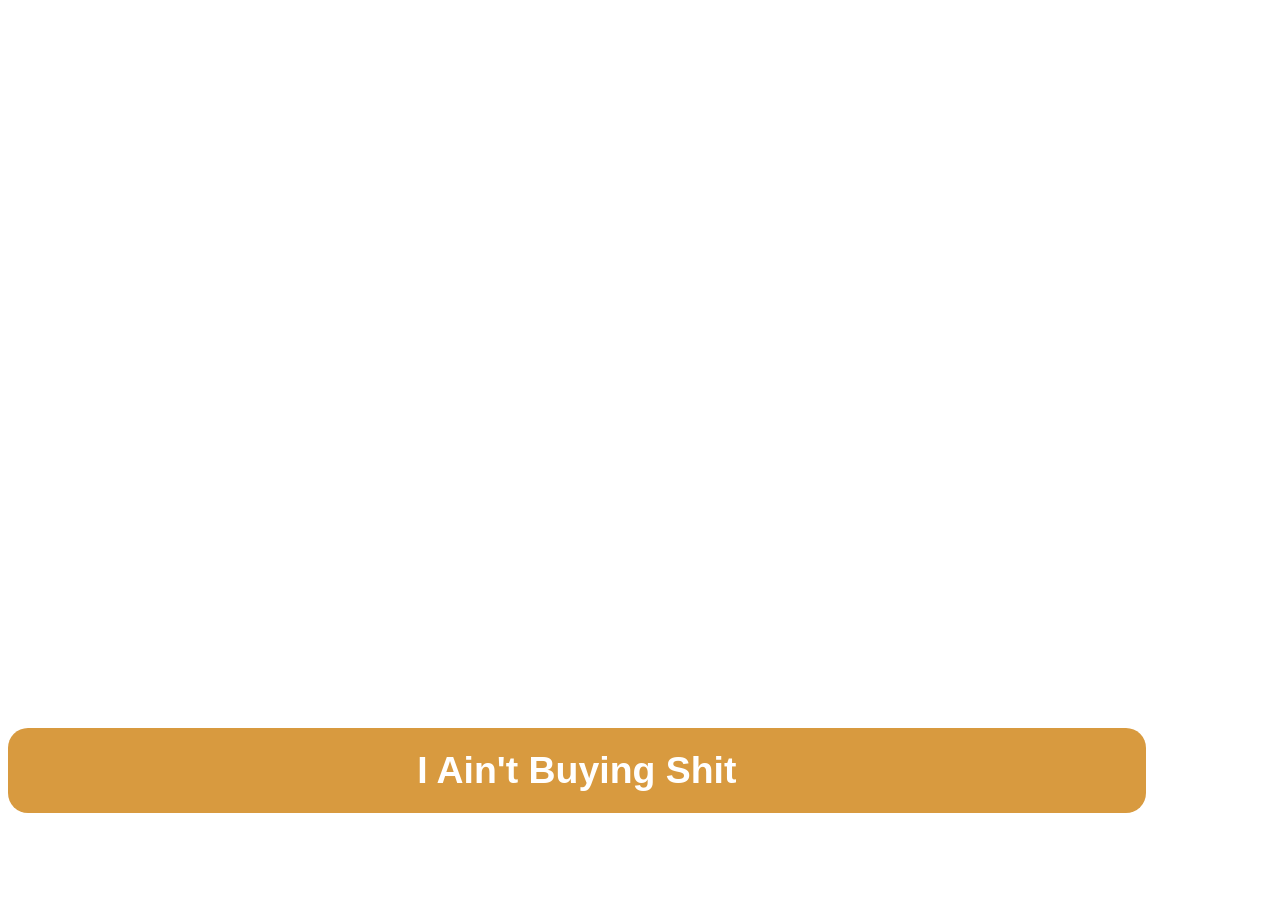
==== BuyNow/index.html @ 9b7b540c "Change buy button width to 90% Adjust the width of the buy button from 100% to 90%." ====
<!DOCTYPE html>
<html>
<head>
    <meta charset="UTF-8">
    <meta name="viewport" content="width=device-width, initial-scale=1, maximum-scale=1, user-scalable=no">
	<!-- <meta name="viewport" content="width=device-width, initial-scale=1.0"> -->
	<link rel="icon" type="image/x-icon" href="../img/bigTokenFavicon.ico">
    <link rel="apple-touch-icon" href="../img/bigTokenFavicon.png">
	<meta name="mobile-web-app-capable" content="yes">
    <meta name="apple-mobile-web-app-capable" content="yes">
    <meta name="apple-mobile-web-app-status-bar-style" content="black-translucent">
	<title>Not Buying Shit</title>
<style>
html{
    margin: 0;
    width: 100%;
    height: 100%;
}

body{
    background-image: url("../img/bg_image.png");
    background-size: cover;
    background-position: center;
    background-repeat: no-repeat;
    background-attachment: fixed;
	padding-top:80vh;
  }
  
  div{
     text-align: center;
  }
  
  h3{
	padding: 0px;
	margin: 0px;
  }
  
  .buy-btn{
    width:90%;
    height:clamp(60px, 10vw, 85px);
    border:none;
    border-radius:20px;
    background:#D89A3F;
    color:white;
    cursor:pointer;
    font-size:clamp(2rem, 1vw, 2rem);
    font-weight:600;
    transition:.2s ease;
   }
</style>
</head>
<body>
<button class="buy-btn" onclick="window.location.href='../Pass/index.html'">
	<div>
		<h3>I Ain't Buying Shit</h3>
	</div>
</button>
</body>
</html>
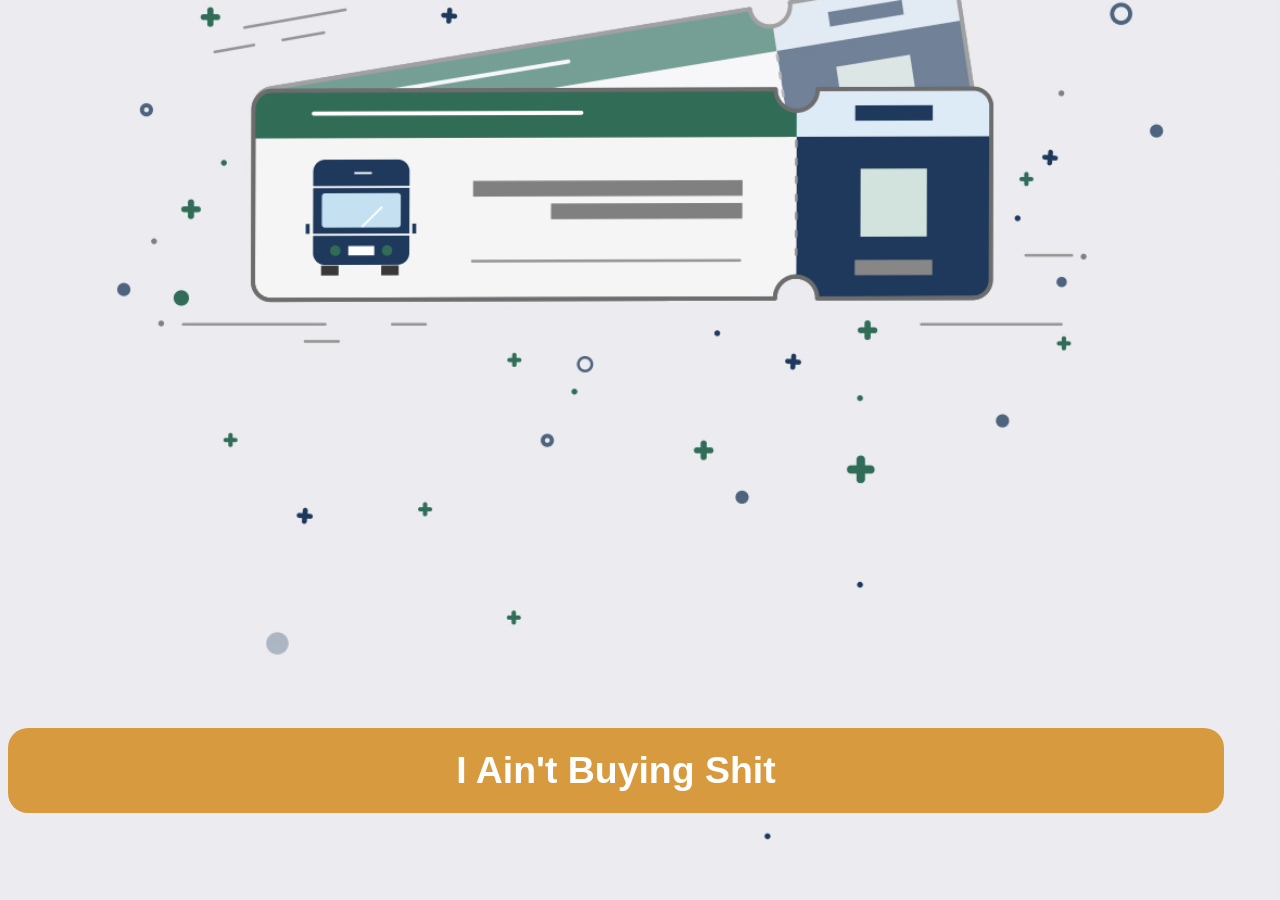
==== commit 6863f073: "Fix background image URL and update button width" ====
--- a/BuyNow/index.html
+++ b/BuyNow/index.html
@@ -18,7 +18,7 @@
 }
 
 body{
-    background-image: url("../img/bg_image.png");
+    background-image: url("../img/bg_Image.png");
     background-size: cover;
     background-position: center;
     background-repeat: no-repeat;
@@ -36,7 +36,7 @@
   }
   
   .buy-btn{
-    width:90%;
+    width:95vw;
     height:clamp(60px, 10vw, 85px);
     border:none;
     border-radius:20px;
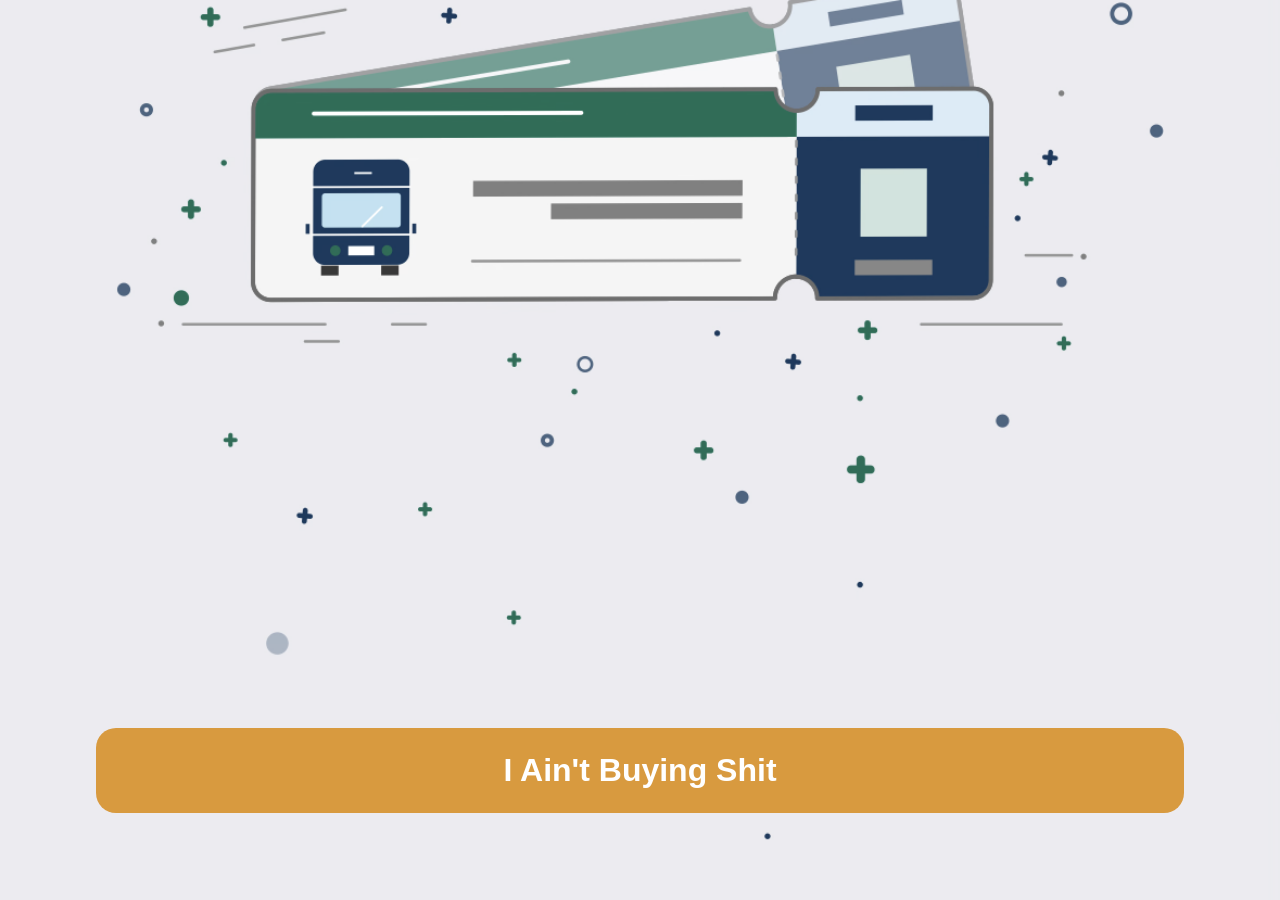
==== commit e4425923: "Change heading from h3 to h4 and adjust styles" ====
--- a/BuyNow/index.html
+++ b/BuyNow/index.html
@@ -24,19 +24,20 @@
     background-repeat: no-repeat;
     background-attachment: fixed;
 	padding-top:80vh;
-  }
+	text-align: center;
+}
   
-  div{
+div{
      text-align: center;
-  }
+}
   
-  h3{
+h4{
 	padding: 0px;
 	margin: 0px;
-  }
+}
   
-  .buy-btn{
-    width:95vw;
+.buy-btn{
+    width:85vw;
     height:clamp(60px, 10vw, 85px);
     border:none;
     border-radius:20px;
@@ -46,13 +47,13 @@
     font-size:clamp(2rem, 1vw, 2rem);
     font-weight:600;
     transition:.2s ease;
-   }
+}
 </style>
 </head>
 <body>
 <button class="buy-btn" onclick="window.location.href='../Pass/index.html'">
 	<div>
-		<h3>I Ain't Buying Shit</h3>
+		<h4>I Ain't Buying Shit</h4>
 	</div>
 </button>
 </body>
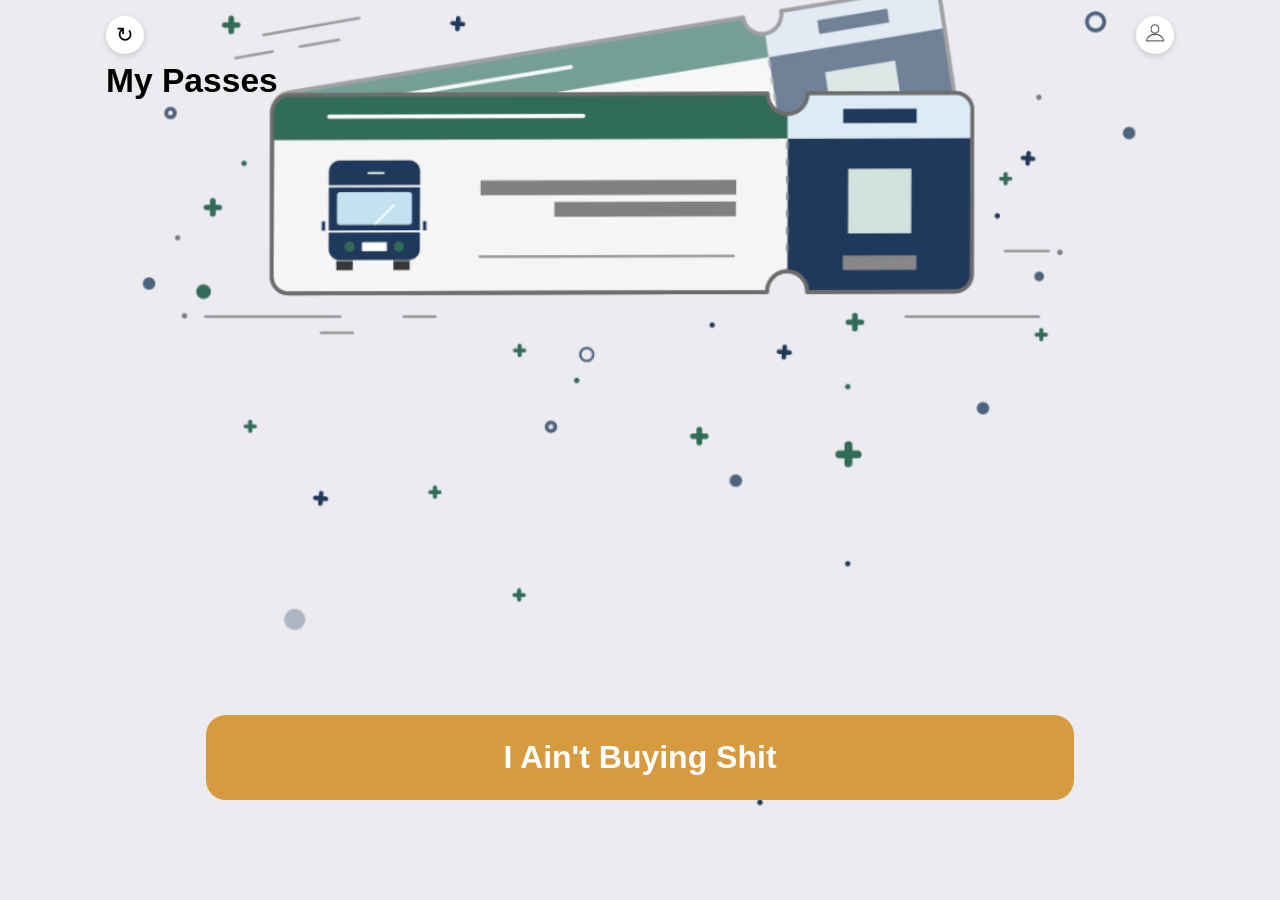
==== commit 41f54e99: "Add files via upload" ====
--- a/BuyNow/index.html
+++ b/BuyNow/index.html
@@ -1,5 +1,5 @@
 <!DOCTYPE html>
-<html>
+<html lang="en">
 <head>
     <meta charset="UTF-8">
     <meta name="viewport" content="width=device-width, initial-scale=1, maximum-scale=1, user-scalable=no">
@@ -9,52 +9,28 @@
 	<meta name="mobile-web-app-capable" content="yes">
     <meta name="apple-mobile-web-app-capable" content="yes">
     <meta name="apple-mobile-web-app-status-bar-style" content="black-translucent">
-	<title>Not Buying Shit</title>
-<style>
-html{
-    margin: 0;
-    width: 100%;
-    height: 100%;
-}
+	<title>My Passes</title>
+    <link rel="stylesheet" href="styles.css">
 
-body{
-    background-image: url("../img/bg_Image.png");
-    background-size: cover;
-    background-position: center;
-    background-repeat: no-repeat;
-    background-attachment: fixed;
-	padding-top:80vh;
-	text-align: center;
-}
-  
-div{
-     text-align: center;
-}
-  
-h4{
-	padding: 0px;
-	margin: 0px;
-}
-  
-.buy-btn{
-    width:85vw;
-    height:clamp(60px, 10vw, 85px);
-    border:none;
-    border-radius:20px;
-    background:#D89A3F;
-    color:white;
-    cursor:pointer;
-    font-size:clamp(2rem, 1vw, 2rem);
-    font-weight:600;
-    transition:.2s ease;
-}
-</style>
 </head>
 <body>
-<button class="buy-btn" onclick="window.location.href='../Pass/index.html'">
-	<div>
-		<h4>I Ain't Buying Shit</h4>
-	</div>
-</button>
+<div class="container">
+    <div class="top-bar">
+        <button class="icon-circle" onclick="window.location.href='../Pass/index.html';">
+            ↻
+        </button>
+        <button class="icon-circle">
+            <img src="../img/profile.png" width="10px"/>
+        </button>
+    </div>
+    <h1>My Passes</h1>
+</div>
+<div class="buy-container" style="padding-bottom: 100px;">
+    <button
+        class="buy-btn"
+        onclick="window.location.href='../Pass/index.html'">
+         I Ain't Buying Shit
+    </button>
+</div>
 </body>
-</html>
+</html>
--- a/BuyNow/styles.css
+++ b/BuyNow/styles.css
@@ -0,0 +1,242 @@
+/* ---------- Reset ---------- */
+
+*,
+*::before,
+*::after{
+    box-sizing:border-box;
+    margin:0;
+    padding:0;
+}
+
+body{
+	background-image: url("../img/bg_Image.png");
+    background-size: cover;
+    background-position: center;
+    background-repeat: no-repeat;
+    background-attachment: fixed;
+    min-height:100vh;
+    font-family:-apple-system,BlinkMacSystemFont,
+    "Segoe UI",Roboto,Helvetica,Arial,sans-serif;
+    overflow:hidden;
+    display:flex;
+    flex-direction:column;
+}
+
+/* ---------- Layout ---------- */
+
+.container{
+    width:min(95vw, 1100px);
+    margin:auto;
+    padding:1rem 1rem;
+    flex:1;
+}
+
+.top-bar{
+    display:flex;
+    justify-content:space-between;
+    align-items:center;
+}
+
+/* ---------- Icons ---------- */
+
+.icon-circle{
+    width:clamp(38px, 1vw, 38px);
+    height:clamp(38px, 1vw, 38px);
+    border:none;
+    border-radius:50%;
+    background:white;
+    font-size:1.3rem;
+	color: black;
+    cursor:pointer;
+    box-shadow:0 2px 6px rgba(0,0,0,.15);
+}
+
+.icon-circle img{
+    width: 1em;
+    height: 1em;
+    object-fit: contain;
+}
+
+/* ---------- Heading ---------- */
+
+h1{
+    font-size:clamp(2.1rem, 1vw, 2.1rem);
+    font-weight:700;
+    color:#000;
+    margin-top:0.5rem;
+    margin-bottom:0.8rem;
+}
+
+/* ---------- Pass Card ---------- */
+
+.pass-card{
+    width:100%;
+	height:40%;
+    border:none;
+    background:white;
+    border-radius:20px;
+    overflow:hidden;
+    text-align:left;
+    cursor:pointer;
+    box-shadow:0 12px 20px rgba(0,0,0,.20);
+    transition:.2s ease;
+}
+
+.pass-card:hover{
+    transform:translateY(-2px);
+}
+
+.pass-card:active{
+    transform:scale(.99);
+}
+
+/* ---------- Top Strip ---------- */
+
+.id-required{
+    flex:1;
+    background:#D89A3F;
+    color:white;
+    text-align:center;
+    font-weight:600;
+    padding:.55rem;
+    font-size:clamp(0.8rem, 3vw, 1rem);
+}
+
+.time-header{
+
+    background:#325C91;
+    color:white;
+    text-align:center;
+    font-weight:600;
+    padding:.55rem;
+    font-size:clamp(0.8rem, 3vw, 1rem);
+}
+
+/* ---------- Main Body ---------- */
+
+.card-top,
+.card-body{
+    display:grid;
+    grid-template-columns: 1fr clamp(90px, 1vw, 190px);
+
+}
+
+.time-header,
+.days-left{
+    width:auto;
+}
+/* ---------- Left Side ---------- */
+
+.pass-info{
+    flex:1;
+    display:flex;
+    align-items:center;
+    padding:3rem;
+    gap:1rem;
+}
+
+/* ---------- Logo ---------- */
+
+.logo-container{
+    width:clamp(70px, 13vw, 140px);
+    height:clamp(50px, 10vw, 100px);
+    flex-shrink:0;
+    display:flex;
+    justify-content:center;
+    align-items:center;
+}
+
+.logo-image{
+    width:100%;
+    height:100%;
+    object-fit:contain;
+    display:block;
+}
+
+/* ---------- Text ---------- */
+
+.pass-details{
+    flex:1;
+}
+
+.title{
+    color:#1F2B45;
+    font-weight:650;
+	text-align: right;
+    font-size:clamp(0.7rem, 3vw, 2rem);
+}
+
+.duration{
+    color:#1F2B45;
+	font-weight:700;
+	text-align: right;
+    font-size:clamp(1.1rem, 1vw, 1.1rem);
+}
+
+/* ---------- Right Side ---------- */
+
+.days-left{
+    background:#132854;
+    color:white;
+    display:flex;
+    flex-direction:column;
+    justify-content:center;
+    align-items:center;
+}
+
+.number{
+    line-height:1;
+    font-weight:700;
+    font-size:clamp(2.5rem, 6vw, 2.5rem);
+}
+
+.label{
+    font-size:clamp(1.4rem, 2.5vw, 2.1rem);
+}
+
+/* ---------- Buy Button ---------- */
+
+.buy-container{
+    width:min(95vw, 900px);
+    margin:auto;
+    padding:0 1rem 3rem;
+}
+
+.buy-btn{
+    width:100%;
+    height:clamp(60px, 10vw, 85px);
+    border:none;
+    border-radius:20px;
+    background:#D89A3F;
+    color:white;
+    cursor:pointer;
+    font-size:clamp(2rem, 1vw, 2rem);
+    font-weight:600;
+    transition:.2s ease;
+}
+
+.buy-btn:hover{
+    transform:translateY(-2px);
+}
+
+.buy-btn:active{
+    transform:scale(.99);
+}
+
+/* ---------- Small Phones ---------- */
+
+@media (max-width:480px){
+
+    .card-body{
+        min-height:90px;
+    }
+
+    .pass-info{
+        padding:.75rem;
+        gap:.5rem;
+    }
+
+    .days-left{
+        width:90px;
+    }
+}
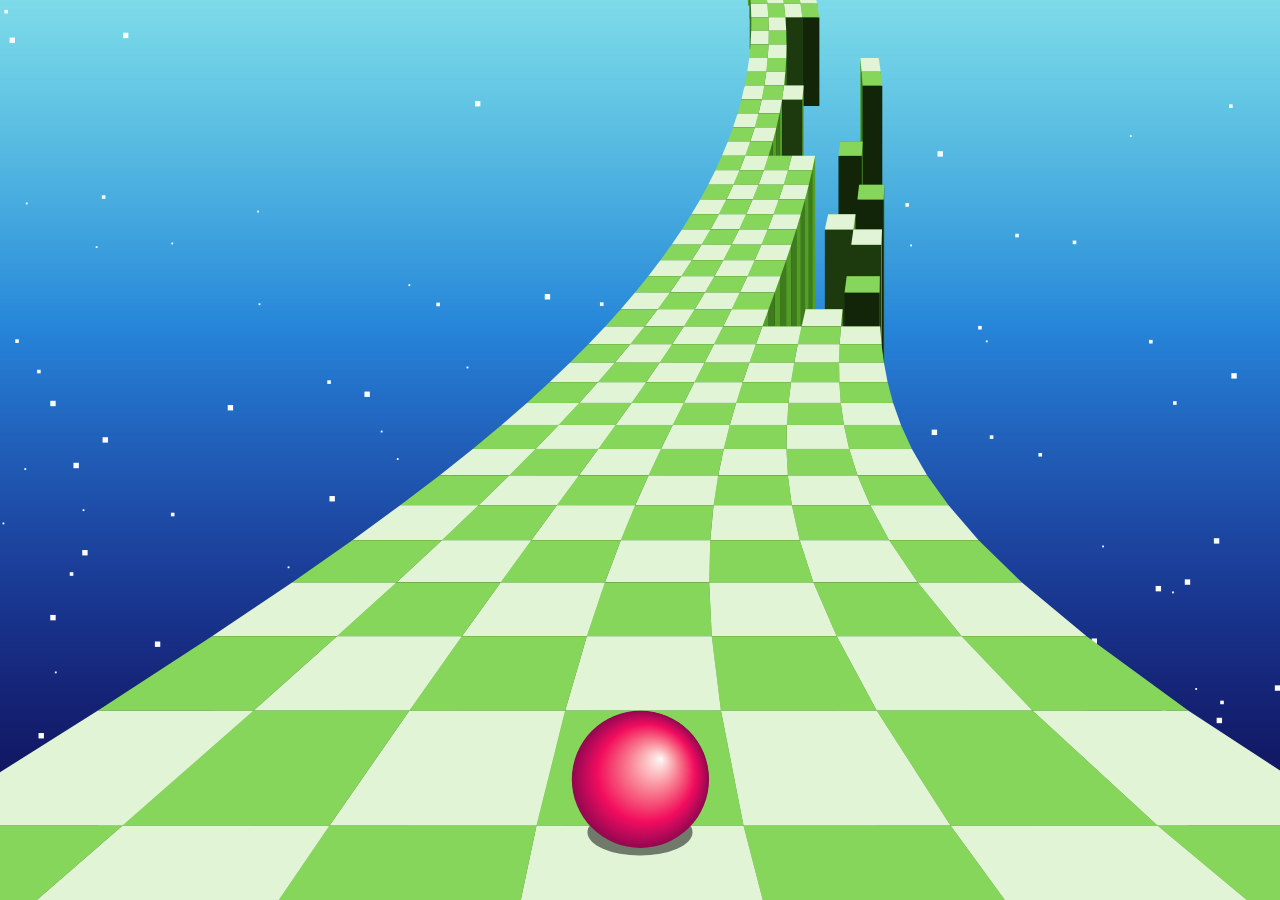
==== commit 9b68ab68: "Rename indexed.html to index.html" ====
--- a/BuyNow/index.html
+++ b/BuyNow/index.html
@@ -1,36 +1,320 @@
-<!DOCTYPE html>
-<html lang="en">
+<DOCTYPE html>
+<html
 <head>
-    <meta charset="UTF-8">
-    <meta name="viewport" content="width=device-width, initial-scale=1, maximum-scale=1, user-scalable=no">
-	<!-- <meta name="viewport" content="width=device-width, initial-scale=1.0"> -->
-	<link rel="icon" type="image/x-icon" href="../img/bigTokenFavicon.ico">
-    <link rel="apple-touch-icon" href="../img/bigTokenFavicon.png">
-	<meta name="mobile-web-app-capable" content="yes">
-    <meta name="apple-mobile-web-app-capable" content="yes">
-    <meta name="apple-mobile-web-app-status-bar-style" content="black-translucent">
-	<title>My Passes</title>
-    <link rel="stylesheet" href="styles.css">
-
+<script>
+'use strict';
+
+// js1024 shim
+const a = document.createElement('canvas');
+const c = a.getContext("2d");
+document.body.appendChild(a);
+document.body.style='margin:0;overflow:hidden';
+a.width = innerWidth;
+a.height = innerHeight;
+
+////////////////////////////////////////////////
+
+const ENHANCED = 1;      // keyboard and touch input
+const test = 0;          // test stuff
+const cameraInFront = 3; // camera distance
+const F = .7;            // focal length
+
+// locals (remove from minified)
+let i, j, r, p, s, px, py;
+let ax, ay, bx, by, ex, ey, fx, fy;
+let mouseJustPressed, mouseMode, keyInput;
+
+// game variables
+let x=0, y=0, z=0, vy=0; // ship
+let trackGap = 0;        // track gap
+let mouseDown = 0;       // mouse jump
+let trackSx = 3;         // track side
+let trackSw = 3;         // track width
+let mouseX = a.width/2;  // mouse
+let trackRows = [];      // track
+
+// set draw color
+let hsl = (h, s, l, a=1)=> 
+    c.fillStyle = `hsl(${h},${s}%,${l}%,${a})`;
+
+// project point to screen
+let P = (px, py, dz) =>
+    [a.width/2 + 
+    (px-x+(dz-cameraInFront)**2/50*Math.cos((z+dz)/49))*a.height*F/dz,
+    a.height/2 - (py-2+dz*dz/50)*a.height*F/dz, a.height*F/dz];
+
+// main loop
+let update = () =>
+{
+    // background
+    for(i=500; i--;)
+    {
+        // sky
+        hsl(170+i/9+z, 70, 70-i/9);
+        c.fillRect(0, a.height*i/500, a.width, a.height/250);
+        
+        // stars
+        hsl(0, 0, 99);
+        c.fillRect((i*i + z*i/99)%a.width, i**3.3%a.height, i%4*a.height/500, i%4*a.height/500);
+    }
+
+    // track, far to near
+    for (r = z+40|0; r > z; r--)
+    {
+        // create new track rows if needed
+        for (i = trackRows.length; i <= r; )
+        {
+            // randomize new segment
+            if (trackGap < -8 & Math.random() < Math.min(.2,i/1e4))
+            {
+                // sometimes a gap
+                trackGap = 2 + Math.min(4, i/400);
+            }
+            if (Math.random() < .1)
+            {
+                // new span width 2-4
+                trackSw = 2 + Math.random()*3|0;
+                //trackSx = Math.random()*(8-trackSw)|0;
+                trackSx = Math.max(0, Math.min(7-trackSw, trackSx - 2 + Math.random()*5|0));
+            }
+            trackGap--;
+
+            // create the row
+            trackRows[i++] = p = [];
+            for (j = 7; j--;)
+            {
+                p[j] = i < 35 // start area
+                    | Math.random() > .9 // pillar
+                    | trackGap < 0 // gap
+                    & trackSx <= j & j < trackSx + trackSw // track
+                    & Math.random() > Math.min(.2,z/1e4); // holes
+            }
+        }
+        // draw the track row
+        for (j = 2; j--;)
+        for (i = 7; i--;)
+        {
+            if (trackRows[r][i])
+            {
+                // calculate grid points
+                [ax, ay] = P(i-3.5, 0, r-z);
+                [bx, by] = P(i-2.5, 0, r-z);
+                [ex, ey] = P(i-3.5, 0, r-z+1);
+                [fx, fy] = P(i-2.5, 0, r-z+1);
+
+                // draw the track tile
+                if (j)
+                {
+                    // back and sides
+                    hsl(99+(r>>7)*70, 60, 30+(r+i&1)*9);
+                    c.fillRect(ex,ey,fx-ex,(40-r+z)/30*a.height);
+                }
+                else
+                {
+                    // front
+                    hsl(99+(r>>7)*70, 60, 9+(r+i&1)*5);
+                    c.fillRect(ax,ay,bx-ax,(40-r+z)/30*a.height);
+
+                    // top
+                    hsl(99+(r>>7)*70, 60, 60+(r+i&1)*30);
+                    //if (test && ((r|0)==(z+cameraInFront|0)) && i==(Math.round(x)+3|0)) hsl(0,99,50)
+                    c.lineTo(ax, ay); c.lineTo(bx, by);
+                    c.lineTo(fx, fy); c.lineTo(ex, ey); 
+                    c.beginPath(c.fill());
+                }
+            }
+        }
+    }
+
+    // draw player
+    if (y >= 0 & trackRows[z+cameraInFront|0][Math.round(x+3)])
+    {
+        // draw player shadow
+        hsl(0, 0, 0, .5);
+        [px, py, s] = P(x, 0, cameraInFront);
+        c.ellipse(px, py, s/4, s/9, 0, 0, 9);
+        c.beginPath(c.fill());
+    }
+    for (i = 99; i--;)
+    {
+        // draw player
+        hsl(z/9-i/3, 90, 99-i*.7);
+        [px, py, s] = P(x+.1-i/1e3, y+.35-i/1e3, cameraInFront);
+        c.ellipse(px, py, i*s/300, i*s/300, 0, 0, 9);
+        c.beginPath(c.fill());
+    }
+
+    // update player
+    if (y > -4)
+    {
+        // update physics
+        if (ENHANCED)
+        {
+            if (mouseMode)
+                x += mouseX/a.width/2 - .25;
+            else
+            {
+                // keyboard controls
+                if (keyInput['d'] || keyInput['ArrowRight'])
+                    x += .1;
+                if (keyInput['a'] || keyInput['ArrowLeft'])
+                    x -= .1;
+            }
+        }
+        else
+            x += mouseX/a.width/2 - .25;
+        y += vy -= .006;
+
+        // ramp up speed
+        z += Math.min(.5, .2 + z/5e3);
+        if (test) z += .5
+
+        // check if close enough to land
+        if (y < 0 & y > -.3 & 
+            trackRows[z+cameraInFront|0][Math.round(x+3)])
+        {
+            // land and jump
+            y = vy = mouseDown;
+            if (ENHANCED && window.ontouchstart !== undefined)
+                mouseDown = 0; // touch jump
+        }
+        if (test && y < 0 & vy < 0)
+            y = vy = 0;
+    }
+    else if (ENHANCED)
+    {
+        if (mouseJustPressed)
+        {
+            // jump
+            // reset game
+            x = y = z = vy = trackGap = 0;
+            trackSx = trackSw = 3;
+            trackRows = [];
+        }
+    }
+
+    if (ENHANCED)
+        mouseJustPressed = 0;
+
+    // hud
+    if (test)
+    {
+        c.font = 'bold 56px impact';
+        for(i=9;i--;)
+        {
+            hsl(0, 99, i?50:100);
+            c.fillText((z|0), 9+ i, 62+i);
+        }
+    }
+}
+
+// mouse controls
+onmousemove = e => mouseX = e.x;
+onmousedown = e => mouseDown = .1;
+onmouseup   = e => mouseDown = 0;
+
+if (!ENHANCED)
+    setInterval(update, 16); // 60 fps update
+else
+{
+    // enhanced rendering system for smoother frame rate
+    let frameTimeLastMS = 0, frameTimeBufferMS=0;
+    const updateAnimation = (frameTimeMS=0)=>
+    {
+        requestAnimationFrame(updateAnimation);
+        
+        // update time keeping
+        let frameTimeDeltaMS = frameTimeMS - frameTimeLastMS;
+        frameTimeLastMS = frameTimeMS;
+        frameTimeBufferMS += frameTimeDeltaMS;
+        frameTimeBufferMS = Math.min(frameTimeBufferMS, 50);
+
+        // apply time delta smoothing, improves smoothness of framerate in some browsers
+        let deltaSmooth = 0;
+        if (frameTimeBufferMS < 0 && frameTimeBufferMS > -9)
+        {
+            // force an update each frame if time is close enough (not just a fast refresh rate)
+            deltaSmooth = frameTimeBufferMS;
+            frameTimeBufferMS = 0;
+        }
+        
+        // update multiple frames if necessary in case of slow framerate
+        for (;frameTimeBufferMS >= 0; frameTimeBufferMS -= 1e3 / 60)
+            update();
+
+        // add the time smoothing back in
+        frameTimeBufferMS += deltaSmooth;
+    }
+
+    mouseMode = 1;
+    keyInput = [];
+    onmousemove = e => mouseX = e.clientX;
+    onmousedown = e =>
+    {
+        mouseDown = .1; 
+        mouseJustPressed = 1;
+        mouseMode = 1;
+    }
+
+    onkeydown = e=>
+    {
+        mouseMode = 0;
+        keyInput[e.key] = 1;
+        if (e.key === 'r')
+        {
+            x = y = z = vy = trackGap = 0;
+            trackSx = trackSw = 3;
+            trackRows = [];
+        }
+        if (e.key === ' ' || e.key === 'ArrowUp' || e.key === 'w')
+        {
+            mouseDown = .1; 
+            mouseJustPressed = 1;
+        }
+    }
+    onkeyup = e=>
+    {
+        keyInput[e.key] = 0;
+        if (e.key === ' ' || e.key === 'ArrowUp' || e.key === 'w')
+        {
+            mouseDown = 0; 
+        }
+    }
+
+    onresize = e=>
+    {
+        a.width = innerWidth;
+        a.height = innerHeight;
+    }
+
+    // touch support
+    if (window.ontouchstart !== undefined)
+    {
+        // disable mobile text selection, long-press callout/magnifier, and touch gestures
+        for (const el of [document.documentElement, document.body, a])
+        {
+            el.style.userSelect = el.style.webkitUserSelect = 'none';
+            el.style.webkitTouchCallout = 'none';
+            el.style.touchAction = 'none';
+        }
+
+        // simulate mouse down on touch start
+        ontouchstart = e=> { e.preventDefault(); onmouseup(); };
+        ontouchend = e=> { e.preventDefault(); onmousedown(); };
+        ontouchmove = e=>
+        {
+            e.preventDefault();
+            // simulate mouse move on touch move
+            for (const touch of e.touches)
+                onmousemove({ clientX: touch.clientX, clientY: touch.clientY });
+        }
+    }
+    
+    updateAnimation();
+}
+</script>
 </head>
 <body>
-<div class="container">
-    <div class="top-bar">
-        <button class="icon-circle" onclick="window.location.href='../Pass/index.html';">
-            ↻
-        </button>
-        <button class="icon-circle">
-            <img src="../img/profile.png" width="10px"/>
-        </button>
-    </div>
-    <h1>My Passes</h1>
-</div>
-<div class="buy-container" style="padding-bottom: 100px;">
-    <button
-        class="buy-btn"
-        onclick="window.location.href='../Pass/index.html'">
-         I Ain't Buying Shit
-    </button>
-</div>
+
 </body>
-</html>+</html>
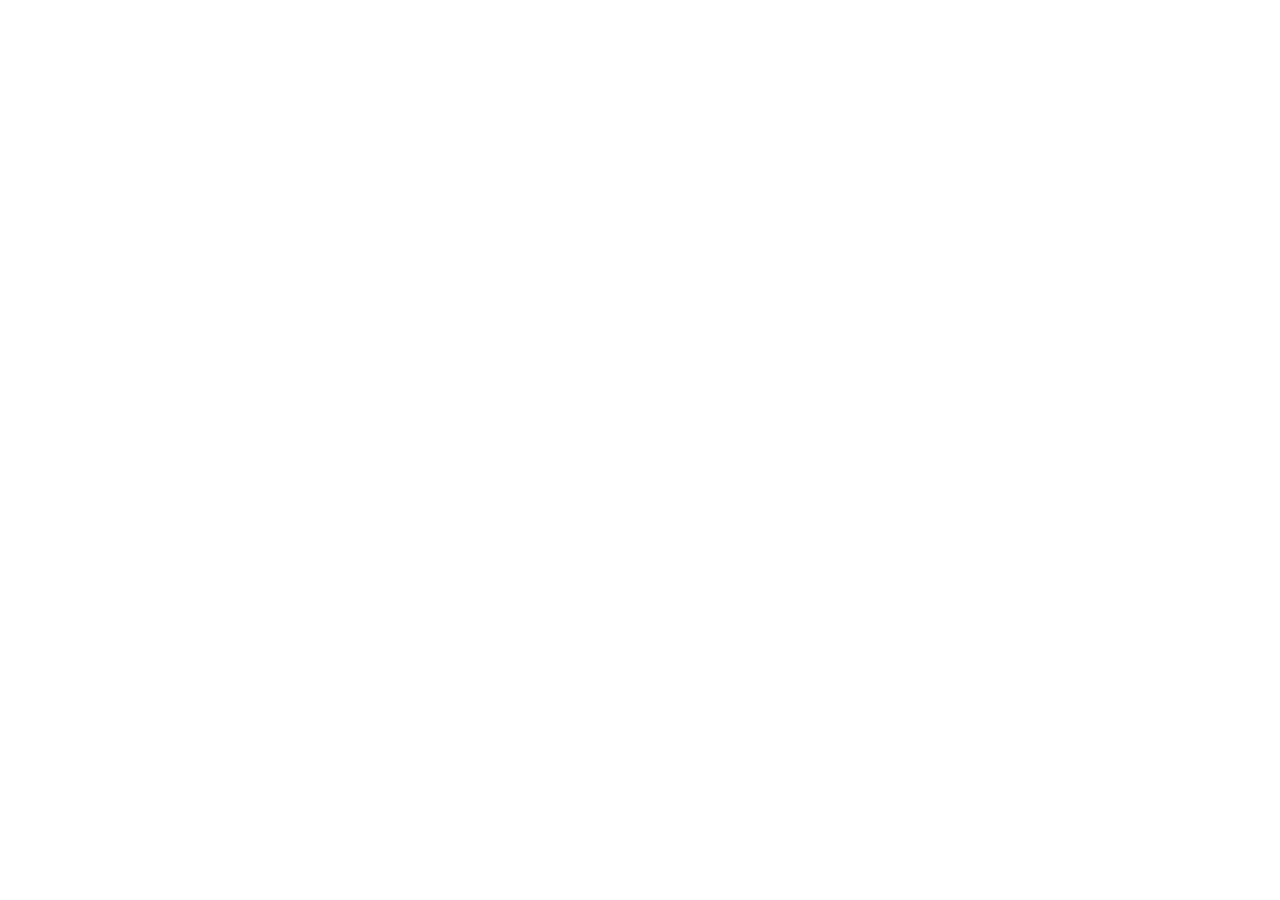
==== commit b44dc100: "Fix HTML doctype declaration" ====
--- a/BuyNow/index.html
+++ b/BuyNow/index.html
@@ -1,5 +1,5 @@
-<DOCTYPE html>
-<html
+<!DOCTYPE html>
+<html>
 <head>
 <script>
 'use strict';
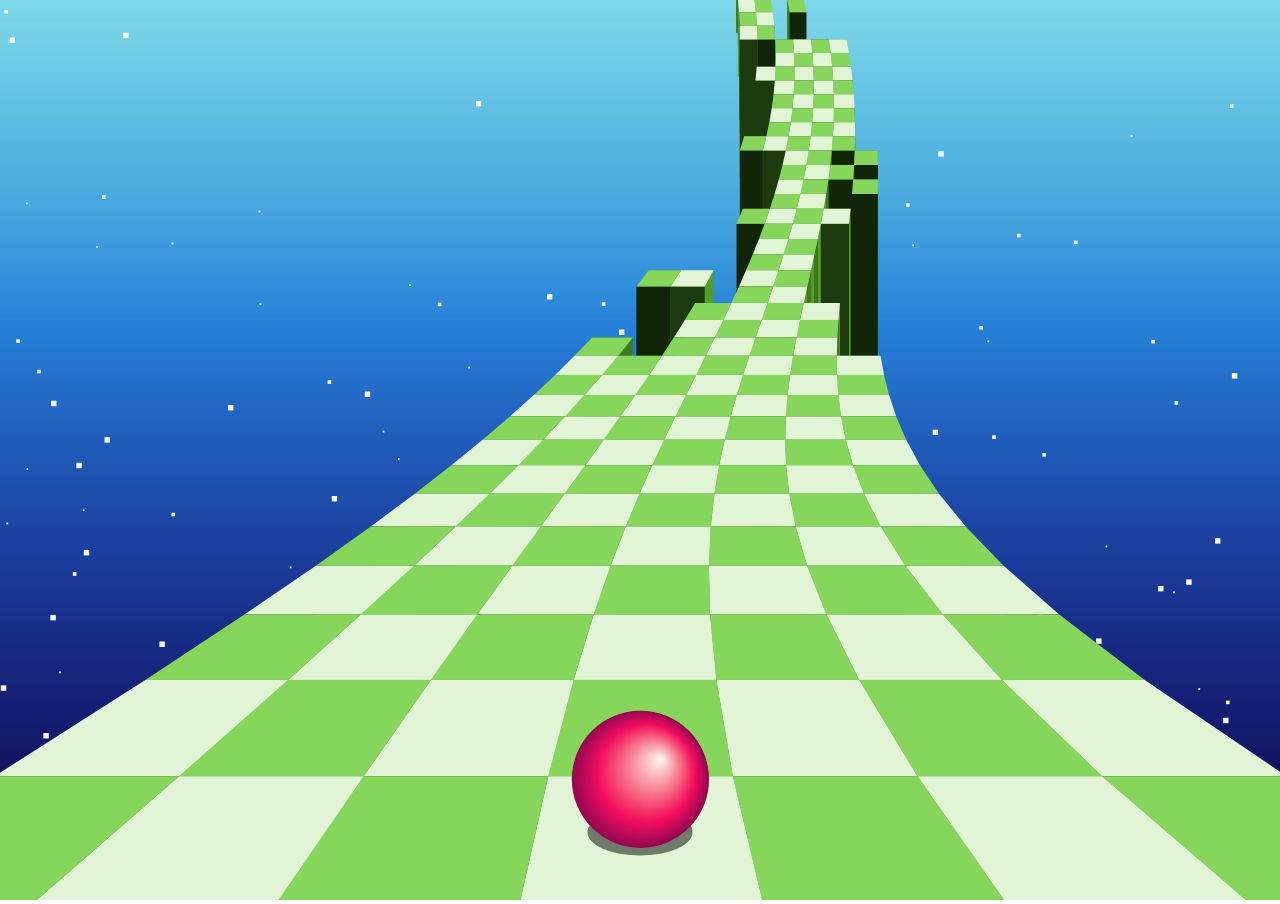
==== commit ead55c32: "Fix HTML structure by repositioning tags Moved closing head tag and body tag to correct positions." ====
--- a/BuyNow/index.html
+++ b/BuyNow/index.html
@@ -1,6 +1,8 @@
 <!DOCTYPE html>
 <html>
 <head>
+</head>
+    <body>
 <script>
 'use strict';
 
@@ -313,8 +315,5 @@
     updateAnimation();
 }
 </script>
-</head>
-<body>
-
 </body>
 </html>
